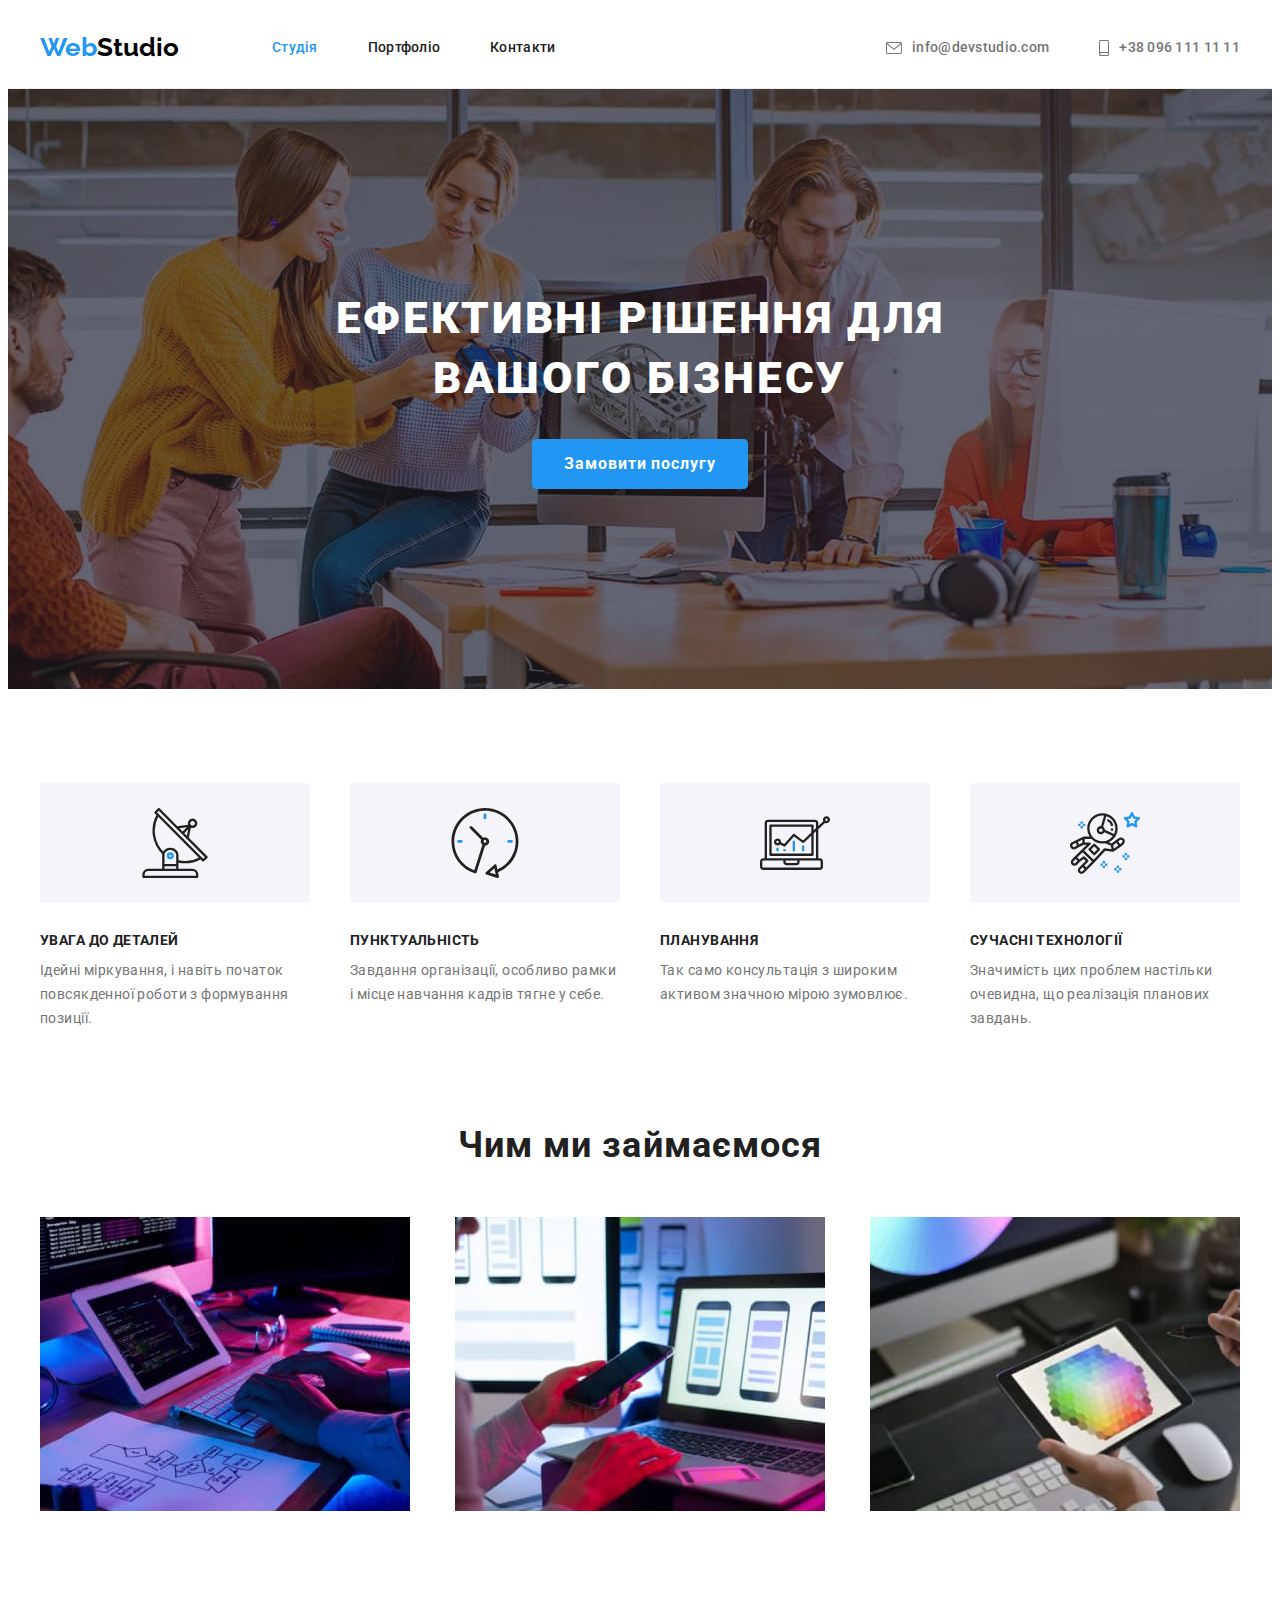
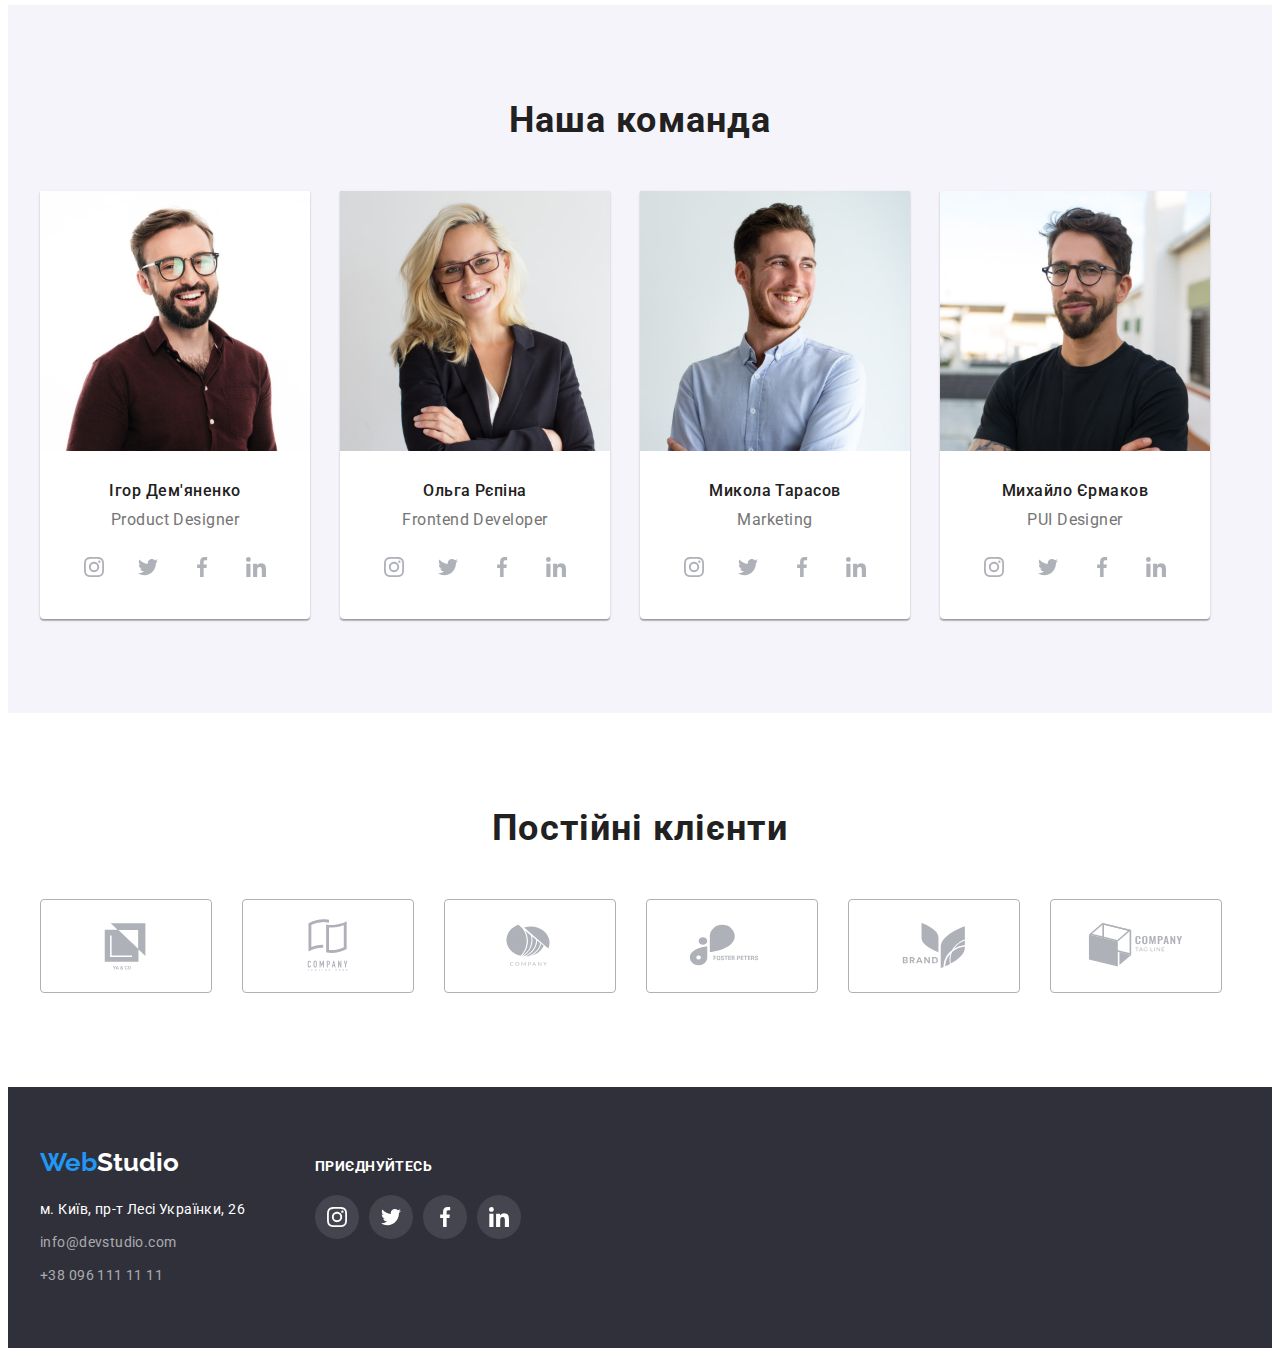
==== index.html @ 4397d6b5 "Initial commit" ====
<!DOCTYPE html>
<html lang="uk">
  <head>
    <meta charset="UTF-8" />
    <meta http-equiv="X-UA-Compatible" content="IE=edge" />
    <meta name="viewport" content="width=device-width, initial-scale=1.0" />
    <title>WebStudio</title>

    <!-- fonts -->
    <link rel="preconnect" href="https://fonts.googleapis.com" />
    <link rel="preconnect" href="https://fonts.gstatic.com" crossorigin />
    <link
      href="https://fonts.googleapis.com/css2?family=Raleway:wght@700&family=Roboto:wght@400;500;700;900&display=swap"
      rel="stylesheet"
    />

    <!-- normolize -->
    <link
      rel="stylesheet"
      href="https://cdnjs.cloudflare.com/ajax/libs/modern-normalize/1.1.0/modern-normalize.min.css"
      integrity="sha512-wpPYUAdjBVSE4KJnH1VR1HeZfpl1ub8YT/NKx4PuQ5NmX2tKuGu6U/JRp5y+Y8XG2tV+wKQpNHVUX03MfMFn9Q=="
      crossorigin="anonymous"
      referrerpolicy="no-referrer"
    />

    <!-- base styles -->
    <link rel="stylesheet" href="./css/styles.css" />
  </head>

  <body>
    <!--heder-->
    <header class="header">
      <div class="container">
        <nav class="header-nav">
          <a href="./index.html" class="logo" lang="en"> <span class="accent">Web</span>Studio</a>
          <ul class="site-nav">
            <li class="item"><a href="./index.html" class="link current">Студія</a></li>
            <li class="item"><a href="./portfolio.html" class="link">Портфоліо</a></li>
            <li class="item"><a href="./" class="link">Контакти</a></li>
          </ul>
        </nav>

        <ul class="contact-heder">
          <li class="item">
            <a href="mailto:info@devstudio.com" class="link header-contact">
              <svg class="header-icon" width="16" height="12">
                <use href="./images/icons.svg#icon-envelope"></use>
              </svg>
              info@devstudio.com</a
            >
          </li>
          <li class="item">
            <a href="tel:+380961111111" class="link header-contact">
              <svg class="header-icon" width="10" height="16">
                <use href="./images/icons.svg#icon-smartphone"></use>
              </svg>
              +38 096 111 11 11</a
            >
          </li>
        </ul>
      </div>
    </header>

    <main>
      <!--hero-->
      <section class="section hero">
        <div class="hero-content">
          <h1 class="hero-title">Ефективні рішення для вашого бізнесу</h1>
          <button type="button" class="hero-button">Замовити послугу</button>
        </div>
      </section>

      <!--section 1 Особливості-->
      <section class="section specifik">
        <div class="container">
          <h2 class="visually-hidden">Особливості</h2>
          <ul class="specifik-list">
            <li class="item">
              <div class="specifik-picture">
                <svg width="70" height="70">
                  <use href="./images/icons.svg#icon-antenna"></use>
                </svg>
              </div>
              <h3 class="specifik-title">УВАГА ДО ДЕТАЛЕЙ</h3>
              <p class="specifik-text">
                Ідейні міркування, і навіть початок повсякденної роботи з формування позиції.
              </p>
            </li>

            <li class="item">
              <div class="specifik-picture">
                <svg width="70" height="70">
                  <use href="./images/icons.svg#icon-clock"></use>
                </svg>
              </div>
              <h3 class="specifik-title">ПУНКТУАЛЬНІСТЬ</h3>
              <p class="specifik-text">
                Завдання організації, особливо рамки і місце навчання кадрів тягне у себе.
              </p>
            </li>

            <li class="item">
              <div class="specifik-picture">
                <svg width="70" height="70">
                  <use href="./images/icons.svg#icon-diagram"></use>
                </svg>
              </div>
              <h3 class="specifik-title">ПЛАНУВАННЯ</h3>
              <p class="specifik-text">
                Так само консультація з широким активом значною мірою зумовлює.
              </p>
            </li>

            <li class="item">
              <div class="specifik-picture">
                <svg width="70" height="70">
                  <use href="./images/icons.svg#icon-astronaut"></use>
                </svg>
              </div>
              <h3 class="specifik-title">СУЧАСНІ ТЕХНОЛОГІЇ</h3>
              <p class="specifik-text">
                Значимість цих проблем настільки очевидна, що реалізація планових завдань.
              </p>
            </li>
          </ul>
        </div>
      </section>

      <!--section 2 Про нас-->
      <section class="section">
        <div class="container">
          <h2 class="section-title">Чим ми займаємося</h2>
          <ul class="about">
            <li class="item">
              <img src="./images/studio/img1.jpg" alt="ноутбук" width="370" height="294" />
            </li>
            <li class="item">
              <img
                src="./images/studio/img2.jpg"
                alt="мобільний телефон"
                width="370"
                height="294"
              />
            </li>
            <li class="item">
              <img src="./images/studio/img3.jpg" alt="планщет" width="370" height="294" />
            </li>
          </ul>
        </div>
      </section>

      <!--section 3 Наша команда-->
      <section class="section our-team">
        <div class="container">
          <h2 class="section-title">Наша команда</h2>
          <ul class="team">
            <li class="item">
              <img
                src="./images/studio/img-stuf-1.jpg"
                alt="Ігор Дем'яненко"
                width="270"
                height="260"
              />

              <h3 class="team-name">Ігор Дем'яненко</h3>
              <p class="team-job" lang="en">Product Designer</p>

              <ul class="cocials">
                <li>
                  <a
                    class="cocials-link"
                    href="https://www.instagram.com/"
                    target="_blank"
                    rel="noopener noreferrer"
                    aria-label="іконка Інстаграм"
                  >
                    <svg class="cocials-icon" width="20" height="20">
                      <use href="./images/icons.svg#icon-instagram"></use>
                    </svg>
                  </a>
                </li>

                <li>
                  <a
                    class="cocials-link"
                    href="https://twitter.com/"
                    target="_blank"
                    rel="noopener noreferrer"
                    aria-label="іконка Твіттер"
                  >
                    <svg class="cocials-icon" width="20" height="20">
                      <use href="./images/icons.svg#icon-twitter"></use>
                    </svg>
                  </a>
                </li>

                <li>
                  <a
                    class="cocials-link"
                    href="https://www.facebook.com/"
                    target="_blank"
                    rel="noopener noreferrer"
                    aria-label="іконка Фейсбук"
                  >
                    <svg class="cocials-icon" width="20" height="20">
                      <use href="./images/icons.svg#icon-facebook"></use>
                    </svg>
                  </a>
                </li>

                <li>
                  <a
                    class="cocials-link"
                    href="https://www.linkedin.com/"
                    target="_blank"
                    rel="noopener noreferrer"
                    aria-label="іконка Лінкедін"
                  >
                    <svg class="cocials-icon" width="20" height="20">
                      <use href="./images/icons.svg#icon-linkedin"></use>
                    </svg>
                  </a>
                </li>
              </ul>
            </li>

            <li class="item">
              <img
                src="./images/studio/img-stuf-2.jpg"
                alt="Ольга Рєпіна"
                width="270"
                height="260"
              />

              <h3 class="team-name">Ольга Рєпіна</h3>
              <p class="team-job" lang="en">Frontend Developer</p>
              <ul class="cocials">
                <li>
                  <a
                    class="cocials-link"
                    href="https://www.instagram.com/"
                    target="_blank"
                    rel="noopener noreferrer"
                    aria-label="іконка Інстаграм"
                  >
                    <svg class="cocials-icon" width="20" height="20">
                      <use href="./images/icons.svg#icon-instagram"></use>
                    </svg>
                  </a>
                </li>

                <li>
                  <a
                    class="cocials-link"
                    href="https://twitter.com/"
                    target="_blank"
                    rel="noopener noreferrer"
                    aria-label="іконка Твіттер"
                  >
                    <svg class="cocials-icon" width="20" height="20">
                      <use href="./images/icons.svg#icon-twitter"></use>
                    </svg>
                  </a>
                </li>

                <li>
                  <a
                    class="cocials-link"
                    href="https://www.facebook.com/"
                    target="_blank"
                    rel="noopener noreferrer"
                    aria-label="іконка Фейсбук"
                  >
                    <svg class="cocials-icon" width="20" height="20">
                      <use href="./images/icons.svg#icon-facebook"></use>
                    </svg>
                  </a>
                </li>

                <li>
                  <a
                    class="cocials-link"
                    href="https://www.linkedin.com/"
                    target="_blank"
                    rel="noopener noreferrer"
                    aria-label="іконка Лінкедін"
                  >
                    <svg class="cocials-icon" width="20" height="20">
                      <use href="./images/icons.svg#icon-linkedin"></use>
                    </svg>
                  </a>
                </li>
              </ul>
            </li>

            <li class="item">
              <img
                src="./images/studio/img-stuf-3.jpg"
                alt="Микола Тарасов"
                width="270"
                height="260"
              />

              <h3 class="team-name">Микола Тарасов</h3>
              <p class="team-job" lang="en">Marketing</p>

              <ul class="cocials">
                <li>
                  <a
                    class="cocials-link"
                    href="https://www.instagram.com/"
                    target="_blank"
                    rel="noopener noreferrer"
                    aria-label="іконка Інстаграм"
                  >
                    <svg class="cocials-icon" width="20" height="20">
                      <use href="./images/icons.svg#icon-instagram"></use>
                    </svg>
                  </a>
                </li>

                <li>
                  <a
                    class="cocials-link"
                    href="https://twitter.com/"
                    target="_blank"
                    rel="noopener noreferrer"
                    aria-label="іконка Твіттер"
                  >
                    <svg class="cocials-icon" width="20" height="20">
                      <use href="./images/icons.svg#icon-twitter"></use>
                    </svg>
                  </a>
                </li>

                <li>
                  <a
                    class="cocials-link"
                    href="https://www.facebook.com/"
                    target="_blank"
                    rel="noopener noreferrer"
                    aria-label="іконка Фейсбук"
                  >
                    <svg class="cocials-icon" width="20" height="20">
                      <use href="./images/icons.svg#icon-facebook"></use>
                    </svg>
                  </a>
                </li>

                <li>
                  <a
                    class="cocials-link"
                    href="https://www.linkedin.com/"
                    target="_blank"
                    rel="noopener noreferrer"
                    aria-label="іконка Лінкедін"
                  >
                    <svg class="cocials-icon" width="20" height="20">
                      <use href="./images/icons.svg#icon-linkedin"></use>
                    </svg>
                  </a>
                </li>
              </ul>
            </li>

            <li class="item">
              <img
                src="./images/studio/img-stuf-4.jpg"
                alt="Михайло Єрмаков"
                width="270"
                height="260"
              />

              <h3 class="team-name">Михайло Єрмаков</h3>
              <p class="team-job" lang="en">PUI Designer</p>

              <ul class="cocials">
                <li>
                  <a
                    class="cocials-link"
                    href="https://www.instagram.com/"
                    target="_blank"
                    rel="noopener noreferrer"
                    aria-label="іконка Інстаграм"
                  >
                    <svg class="cocials-icon" width="20" height="20">
                      <use href="./images/icons.svg#icon-instagram"></use>
                    </svg>
                  </a>
                </li>

                <li>
                  <a
                    class="cocials-link"
                    href="https://twitter.com/"
                    target="_blank"
                    rel="noopener noreferrer"
                    aria-label="іконка Твіттер"
                  >
                    <svg class="cocials-icon" width="20" height="20">
                      <use href="./images/icons.svg#icon-twitter"></use>
                    </svg>
                  </a>
                </li>

                <li>
                  <a
                    class="cocials-link"
                    href="https://www.facebook.com/"
                    target="_blank"
                    rel="noopener noreferrer"
                    aria-label="іконка Фейсбук"
                  >
                    <svg class="cocials-icon" width="20" height="20">
                      <use href="./images/icons.svg#icon-facebook"></use>
                    </svg>
                  </a>
                </li>

                <li>
                  <a
                    class="cocials-link"
                    href="https://www.linkedin.com/"
                    target="_blank"
                    rel="noopener noreferrer"
                    aria-label="іконка Лінкедін"
                  >
                    <svg class="cocials-icon" width="20" height="20">
                      <use href="./images/icons.svg#icon-linkedin"></use>
                    </svg>
                  </a>
                </li>
              </ul>
            </li>
          </ul>
        </div>
      </section>

      <!-- our clients -->
      <section class="section clients">
        <div class="container">
          <h2 class="section-title">Постійні клієнти</h2>

          <ul class="clients-logo">
            <li class="item">
              <a
                class="clients-link"
                href=""
                target="_blank"
                rel="noopener noreferrer"
                aria-label="іконка Клієнта 1"
              >
                <svg class="icon-client" width="106" height="60">
                  <use href="./images/icons.svg#icon-client1"></use>
                </svg>
              </a>
            </li>
            <li class="item">
              <a
                class="clients-link"
                href=""
                target="_blank"
                rel="noopener noreferrer"
                aria-label="іконка Клієнта 2"
              >
                <svg class="icon-client" width="106" height="60">
                  <use href="./images/icons.svg#icon-client2"></use>
                </svg>
              </a>
            </li>

            <li class="item">
              <a
                class="clients-link"
                href=""
                target="_blank"
                rel="noopener noreferrer"
                aria-label="іконка Клієнта 3"
              >
                <svg class="icon-client" width="106" height="60">
                  <use href="./images/icons.svg#icon-client3"></use>
                </svg>
              </a>
            </li>
            <li class="item">
              <a
                class="clients-link"
                href=""
                target="_blank"
                rel="noopener noreferrer"
                aria-label="іконка Клієнта 4"
              >
                <svg class="icon-client" width="106" height="60">
                  <use href="./images/icons.svg#icon-client4"></use>
                </svg>
              </a>
            </li>
            <li class="item">
              <a
                class="clients-link"
                href=""
                target="_blank"
                rel="noopener noreferrer"
                aria-label="іконка Клієнта 5"
              >
                <svg class="icon-client" width="106" height="60">
                  <use href="./images/icons.svg#icon-client5"></use>
                </svg>
              </a>
            </li>
            <li class="item">
              <a
                class="clients-link"
                href=""
                target="_blank"
                rel="noopener noreferrer"
                aria-label="іконка Клієнта 6"
              >
                <svg class="icon-client" width="106" height="60">
                  <use href="./images/icons.svg#icon-client6"></use>
                </svg>
              </a>
            </li>
          </ul>
        </div>
      </section>
    </main>

    <!--footer-->
    <footer class="footer">
      <div class="container footer-items">
        <div class="address-items">
          <a href="./index.html" class="logo" lang="en"> <span class="accent">Web</span>Studio</a>
          <address>
            <ul class="address-footer">
              <li><a href="" class="sity">м. Київ, пр-т Лесі Українки, 26</a></li>
              <li>
                <a href="mailto:info@devstudio.com" class="mail-tel">info@devstudio.com</a>
              </li>
              <li><a href="tel:+380961111111" class="mail-tel">+38 096 111 11 11</a></li>
            </ul>
          </address>
        </div>
        <div class="cocials-footer">
          <p class="cocials-invyte">приєднуйтесь</p>
          <ul class="cocials">
            <li>
              <a
                class="cocials-link"
                href="https://www.instagram.com/"
                target="_blank"
                rel="noopener noreferrer"
                aria-label="іконка Інстаграм"
              >
                <svg class="cocials-icon" width="20" height="20">
                  <use href="./images/icons.svg#icon-instagram"></use>
                </svg>
              </a>
            </li>

            <li>
              <a
                class="cocials-link"
                href="https://twitter.com/"
                target="_blank"
                rel="noopener noreferrer"
                aria-label="іконка Твіттер"
              >
                <svg class="cocials-icon" width="20" height="20">
                  <use href="./images/icons.svg#icon-twitter"></use>
                </svg>
              </a>
            </li>

            <li>
              <a
                class="cocials-link"
                href="https://www.facebook.com/"
                target="_blank"
                rel="noopener noreferrer"
                aria-label="іконка Фейсбук"
              >
                <svg class="cocials-icon" width="20" height="20">
                  <use href="./images/icons.svg#icon-facebook"></use>
                </svg>
              </a>
            </li>

            <li>
              <a
                class="cocials-link"
                href="https://www.linkedin.com/"
                target="_blank"
                rel="noopener noreferrer"
                aria-label="іконка Лінкедін"
              >
                <svg class="cocials-icon" width="20" height="20">
                  <use href="./images/icons.svg#icon-linkedin"></use>
                </svg>
              </a>
            </li>
          </ul>
        </div>
      </div>
    </footer>
  </body>
</html>
---- css/styles.css ----
:root {
  --primary-text-color: #212121;
  --paragraf-text-color: #757575;
  --accent-color: #2196f3;
  --contrast-color: #ffffff;
  --background-color-main: #ffffff;
  --logo-color-header: #000000;
  --background-color-black: #2f303a;
  --background-color-gray: #f5f4fa;
  --border-card-project: 1px solid #eeeeee;
  --icon-color: #afb1b8;
}

/* ЗАГАЛЬНІ */

body {
  background-color: var(--contrast-color);
  color: var(--primary-text-color);
  font-family: 'Roboto', sans-serif;
  font-size: 14px;
}

/* РЕСЕТИ */
/* скидання стилів */
h1,
h2,
h3,
h4,
h5,
h6,
p {
  margin: 0;
}

/* усі списки */
ul {
  list-style: none;
  margin: 0;
  padding: 0;
}

/* усі посилання */
a {
  color: currentColor;
  text-decoration: none;
}

/* усі абзаци */
p {
  color: var(--paragraf-text-color);
}

/* усі картинки */
img {
  display: block;
  max-width: 100%;
  height: auto;
}

/* КОМПОНЕНТИ */

/* контейнер */
.container {
  width: 1200px;
  padding-left: 15px;
  padding-right: 15px;
  margin-left: auto;
  margin-right: auto;
}

/* усі секції */
.section {
  padding-top: 94px;
  padding-bottom: 94px;
}

/* заголовки секцій */
.section-title {
  font-size: 36px;
  line-height: 1.17;
  text-align: center;
  letter-spacing: 0.03em;

  margin-bottom: 50px;
}

/* прихований контент */
.visually-hidden {
  position: absolute;
  width: 1px;
  height: 1px;
  margin: -1px;
  border: 0;
  padding: 0;

  white-space: nowrap;
  clip-path: inset(100%);
  clip: rect(0 0 0 0);
  overflow: hidden;
}

/* ОКРЕМІ */

/* ХЕДЕР */

.header {
  border-bottom: 1px solid #ececec;
}
.header .container {
  display: flex;
  align-items: center;
}
.header-nav {
  display: flex;
  align-items: center;
}

/* лого */
.logo {
  display: block;
  margin-right: 93px;

  color: var(--logo-color-header);
  font-family: 'Raleway', sans-serif;
  font-weight: 700;
  font-size: 26px;
  line-height: 1.2;
  text-decoration: none;
}

.accent {
  color: var(--accent-color);
}

.logo:hover,
.logo:focus {
  color: var(--accent-color);
}

/* навігація хедер*/
.site-nav .link:hover,
.site-nav .link:focus,
.contact-heder .link:hover,
.contact-heder .link:focus {
  color: var(--accent-color);
}

.site-nav .link {
  display: block;
  padding-top: 32px;
  padding-bottom: 32px;

  font-weight: 500;
  line-height: 1.14;
  letter-spacing: 0.02em;
}

.site-nav {
  display: flex;
  gap: 50px;
}

/* активна сторінка */
.current {
  color: var(--accent-color);
}

/* контакти хедер */
.contact-heder {
  display: flex;
  margin-left: auto;

  color: var(--paragraf-text-color);
}

.contact-heder .link {
  display: flex;
  padding-top: 32px;
  padding-bottom: 32px;

  font-weight: 500;
  line-height: 1.14;
  letter-spacing: 0.02em;
}

.contact-heder .item + .item {
  margin-left: 50px;
}

.header-icon {
  fill: currentColor;
}

.header-contact {
  display: flex;
  align-items: center;
  gap: 10px;
}

/* герой */

.hero {
  padding-top: 200px;
  padding-bottom: 200px;
  max-width: 1600px;
  max-height: 600px;
  margin-right: auto;
  margin-left: auto;

  text-align: center;

  background-color: #c4c4c4;
  background-image: linear-gradient(to right, rgba(47, 48, 58, 0.4), rgba(47, 48, 58, 0.4)),
    url(../images/studio/background-hero.jpg);

  background-position: center;
  background-size: cover;
  background-repeat: no-repeat;
}

.hero-content {
  width: 696px;
  margin-left: auto;
  margin-right: auto;
}

.hero-title {
  color: var(--contrast-color);
  font-weight: 900;
  font-size: 44px;
  line-height: 1.36;
  letter-spacing: 0.06em;
  text-transform: uppercase;

  margin-bottom: 30px;
}

.hero-button {
  padding: 9px 31px;
  border-radius: 4px;
  border: 1px solid var(--accent-color);

  color: var(--contrast-color);
  background-color: var(--accent-color);
  font-family: inherit;
  font-weight: 700;
  font-size: 16px;
  line-height: 1.9;
  letter-spacing: 0.06em;

  cursor: pointer;
}

.hero .hero-button:hover,
.hero .hero-button:focus {
  color: var(--accent-color);
  background-color: var(--contrast-color);
  border: 1px solid var(--contrast-color);
}

/* СЕКЦІЇ */

/* особливості */
.specifik {
  padding-bottom: 0;
}

.specifik-list {
  display: flex;
  justify-content: space-between;
}

.specifik-list > .item {
  width: 270px;
}

.specifik-picture {
  display: flex;
  margin-bottom: 30px;
  width: 270px;
  height: 120px;
  align-items: center;
  justify-content: center;

  background-color: var(--background-color-gray);
  border-radius: 4px;
}

.specifik-title {
  font-size: 14px;
  line-height: 1.14;
  letter-spacing: 0.03em;
  text-transform: uppercase;

  margin-bottom: 10px;
}

.specifik-text {
  line-height: 1.7;
  letter-spacing: 0.03em;
}

/* про нас */
.about {
  display: flex;
  justify-content: space-between;
}

.section-title > .item {
  gap: 30px;
}

/* наша команда */
.our-team {
  background-color: var(--background-color-gray);
  margin-left: auto;
  margin-right: auto;
}

.team-name {
  font-weight: 500;
  font-size: 16px;
  line-height: 1.2;
  text-align: center;
  letter-spacing: 0.03em;

  margin-top: 30px;
  margin-bottom: 10px;
}
.team-job {
  font-size: 16px;
  line-height: 1.2;
  text-align: center;
  letter-spacing: 0.03em;
  margin-bottom: 16px;
}

.team {
  display: flex;
  gap: 30px;
}

.team > .item {
  padding-bottom: 30px;
  background-color: var(--background-color-main);
  box-shadow: 0px 1px 3px rgba(0, 0, 0, 0.12), 0px 1px 1px rgba(0, 0, 0, 0.14),
    0px 2px 1px rgba(0, 0, 0, 0.2);
  border-radius: 0px 0px 4px 4px;
}

/* соціальні мережі */
.cocials {
  display: flex;
  justify-content: center;
  align-items: center;
  gap: 10px;
}

.cocials-link {
  display: flex;
  justify-content: center;
  align-items: center;
  width: 44px;
  height: 44px;
  border-radius: 50%;
  background-color: var(--background-color-main);
  color: var(--icon-color);
}

.cocials-icon {
  fill: currentColor;
}

.cocials-link:hover,
.cocials-link:focus {
  color: var(--contrast-color);
  background-color: var(--accent-color);
}

/* постійні клієнти */

.clients-logo {
  display: flex;
  gap: 30px;
  align-items: center;
}

.clients-link {
  display: flex;
  justify-content: center;
  align-items: center;

  border: 1px solid var(--icon-color);
  border-radius: 4px;
  width: 170px;
  height: 92px;

  background-color: var(--background-color-main);
  color: var(--icon-color);
}

.icon-client {
  fill: currentColor;
}

.clients-link:hover,
.clients-link:focus {
  color: var(--accent-color);
  border: 1px solid var(--accent-color);
}

/* ФУТЕР */

/* загальні для футера */
.footer {
  padding-top: 60px;
  padding-bottom: 60px;

  background-color: var(--background-color-black);
}

.footer-items {
  display: flex;
  align-items: baseline;
  gap: 70px;
}

/* адреса футер */
.address-items {
  display: flex;
  flex-direction: column;
  row-gap: 20px;
}

/* лого футер */
footer .logo {
  display: block;
  margin-right: 0;

  color: var(--contrast-color);
}

/* контакти футер */
.address-footer {
  display: flex;
  flex-direction: column;
  gap: 9px;

  font-style: normal;
}

.sity {
  display: inline-block;

  color: var(--contrast-color);
  line-height: 1.7;
  letter-spacing: 0.03em;
}

.mail-tel {
  display: inline-block;

  color: rgba(255, 255, 255, 0.6);
  line-height: 1.7;
  letter-spacing: 0.03em;
}

.mail-tel:hover,
.mail-tel:focus {
  color: var(--accent-color);
  background-color: inherit;
}

/* соціальні мережі футер */
.cocials-footer {
  display: flex;
  flex-direction: column;
  row-gap: 20px;
}

.cocials-invyte {
  display: block;
}

.cocials-footer > p {
  font-weight: 700;
  line-height: 1.14;
  letter-spacing: 0.03em;
  text-transform: uppercase;

  color: var(--contrast-color);
}

.cocials-footer .cocials {
  display: flex;
  justify-content: flex-start;

  gap: 10px;
}

.cocials-footer .cocials-link {
  display: flex;
  justify-content: center;
  align-items: center;
  width: 44px;
  height: 44px;
  border-radius: 50%;
  background-color: rgba(255, 255, 255, 0.1);

  color: var(--contrast-color);
}

.cocials-link:hover,
.cocials-link:focus {
  background-color: var(--accent-color);
}

/* ПОРТФОЛІО */

/* портфоліо кнопки */
.portfolio {
  display: flex;
  justify-content: center;
  margin-bottom: 50px;
  gap: 8px;
}

.portfolio-button {
  padding: 5px 21px;
  border-radius: 4px;
  border: none;

  font-family: inherit;
  font-weight: 500;
  font-size: 16px;
  line-height: 1.6;
  letter-spacing: 0.03em;
  background-color: var(--background-color-gray);

  cursor: pointer;
}

.portfolio-button:hover,
.portfolio-button:focus {
  color: var(--contrast-color);
  background-color: var(--accent-color);

  box-shadow: 0px 3px 1px rgba(0, 0, 0, 0.1), 0px 1px 2px rgba(0, 0, 0, 0.08),
    0px 2px 2px rgba(0, 0, 0, 0.12);
}

/* портфоліо зразки */
.project {
  display: flex;
  flex-wrap: wrap;
  gap: 30px;
}

.project-link {
  display: block;
  width: 370px;
  border: var(--border-card-project);
}

.project-link:focus,
.project-link:hover {
  box-shadow: 0px 1px 1px rgba(0, 0, 0, 0.12), 0px 4px 4px rgba(0, 0, 0, 0.06),
    1px 4px 6px rgba(0, 0, 0, 0.16);
}

.project-description {
  padding: 20px 24px;
}

.project .name {
  margin-bottom: 4px;

  font-size: 18px;
  line-height: 2;
  letter-spacing: 0.06em;
}

.project .type {
  font-size: 16px;
  line-height: 1.88;
  letter-spacing: 0.03em;
}
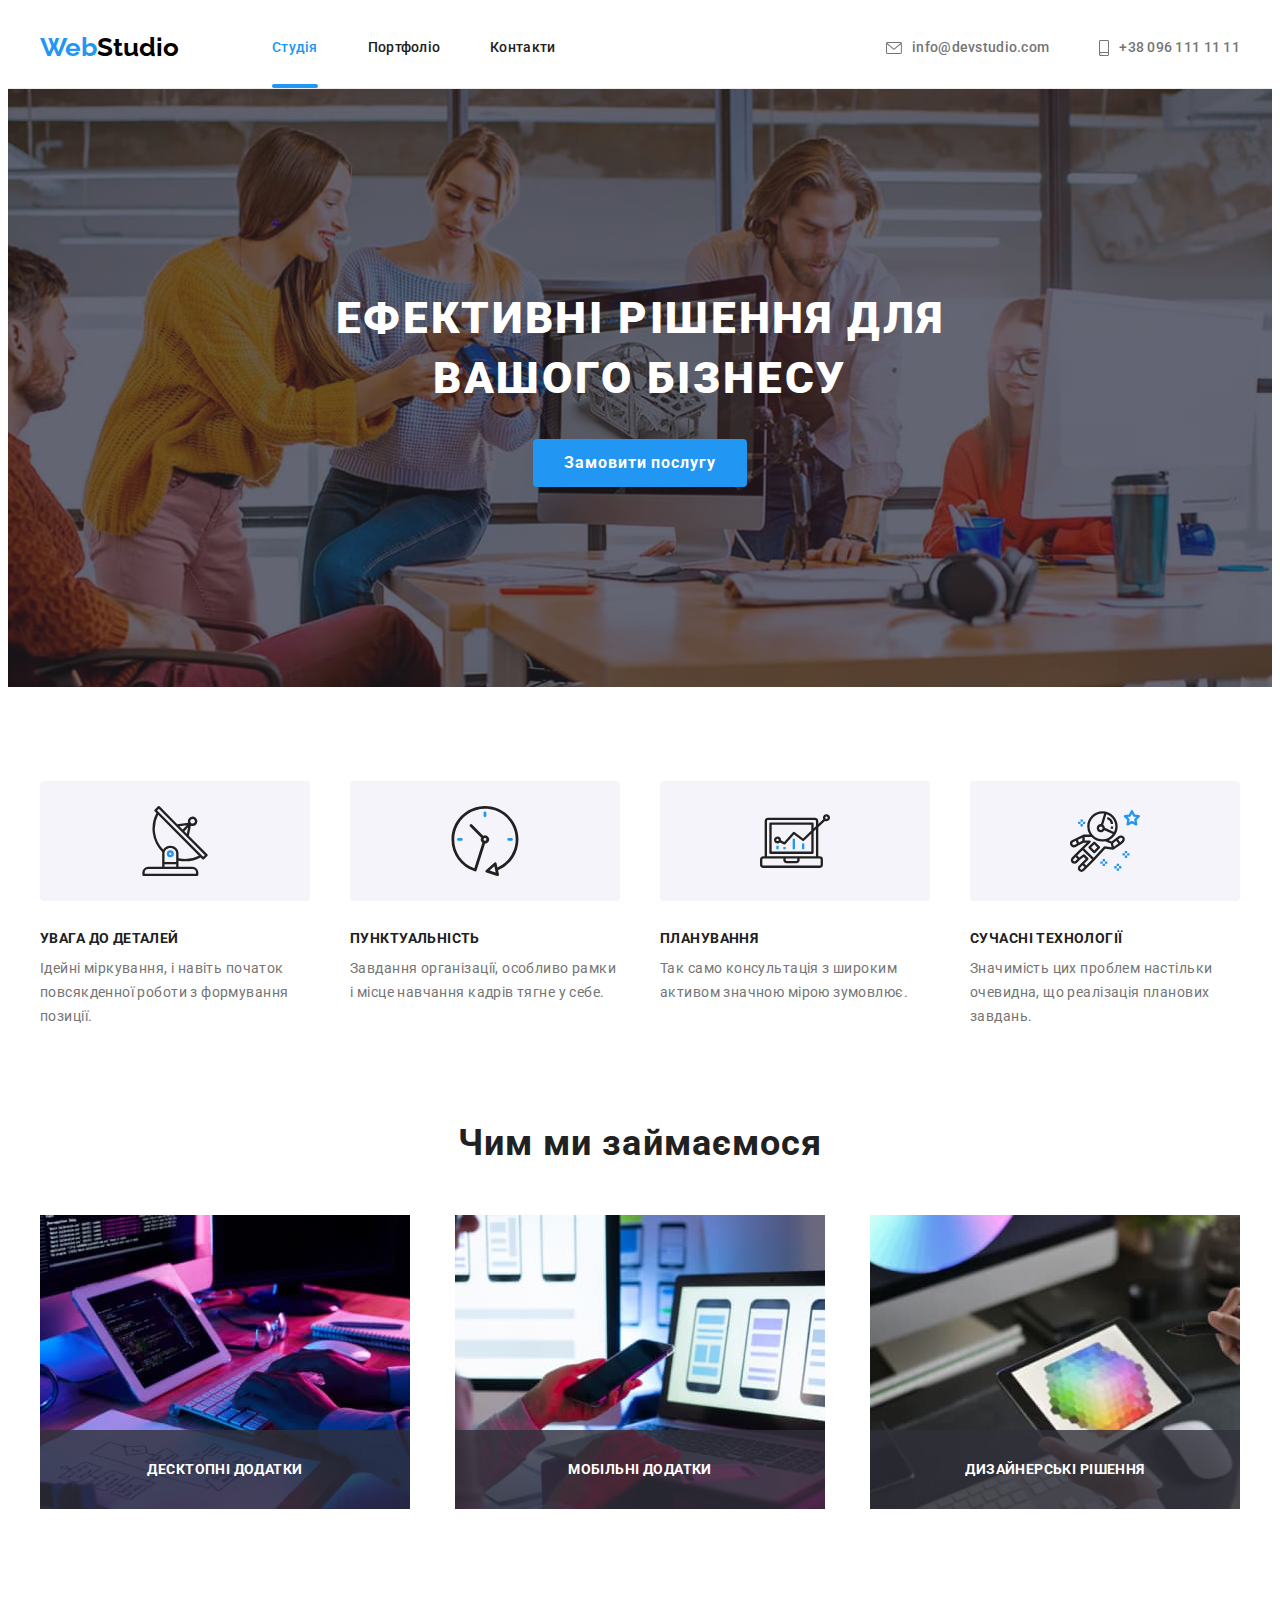
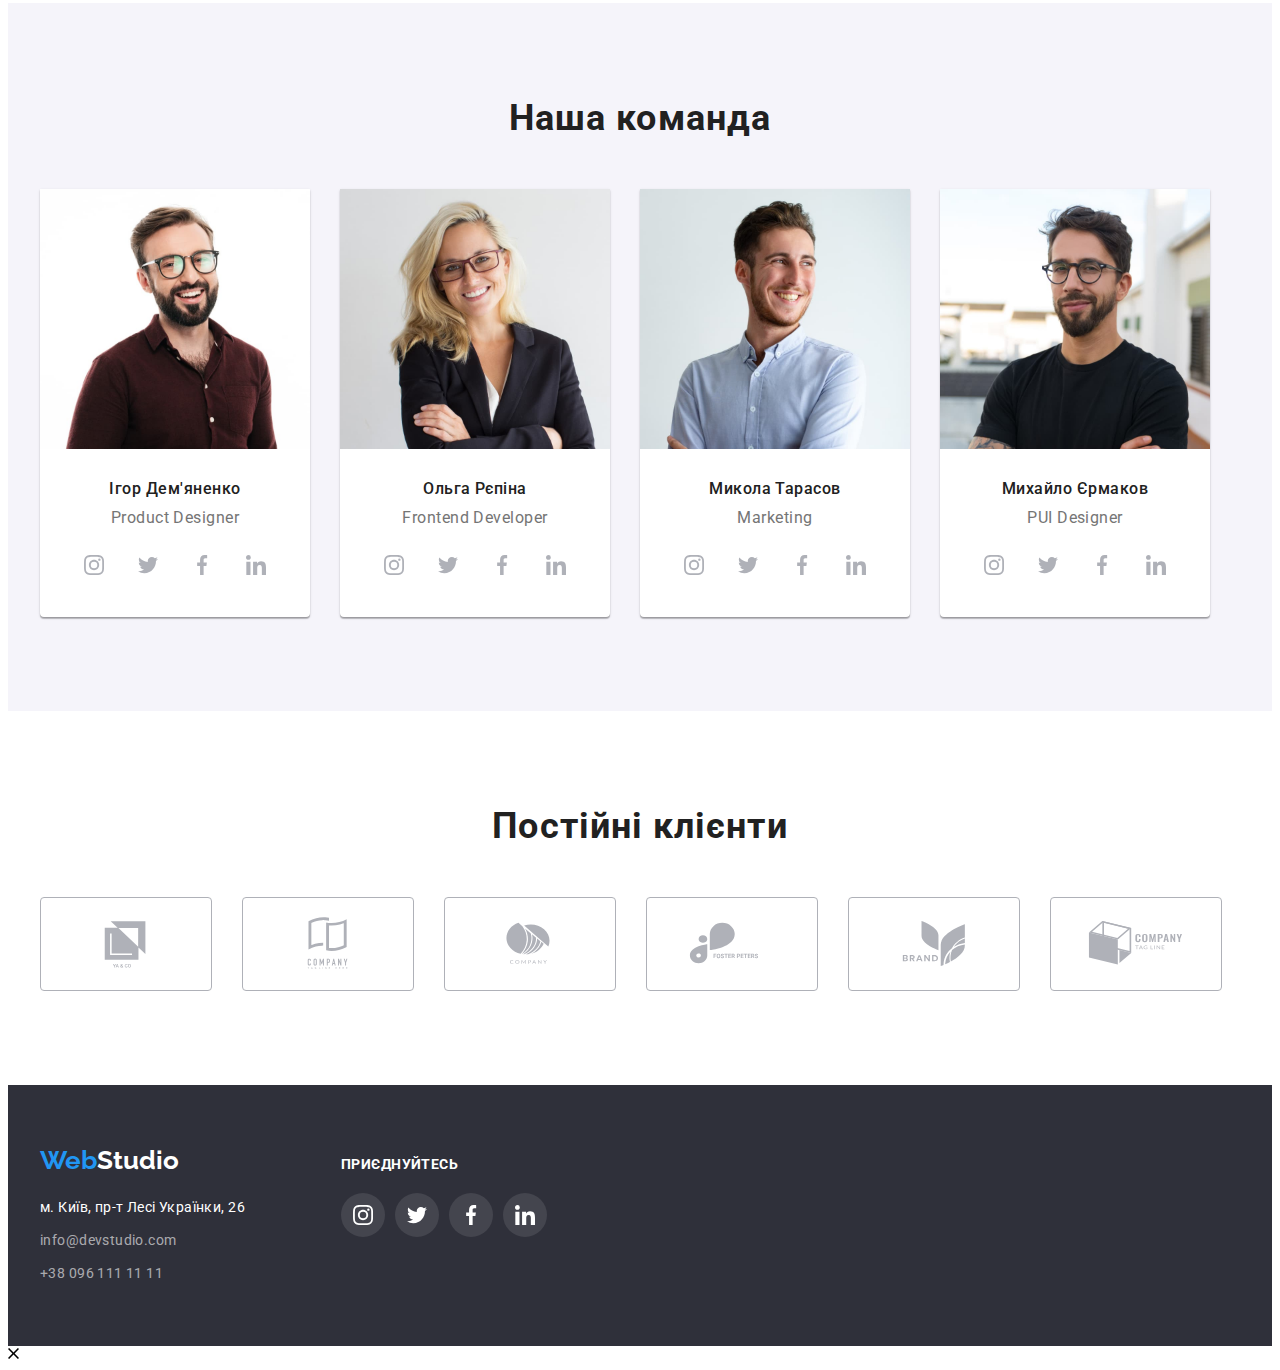
==== commit 6d697aa2: "ДЗ к сдаче" ====
--- a/index.html
+++ b/index.html
@@ -34,9 +34,9 @@
         <nav class="header-nav">
           <a href="./index.html" class="logo" lang="en"> <span class="accent">Web</span>Studio</a>
           <ul class="site-nav">
-            <li class="item"><a href="./index.html" class="link current">Студія</a></li>
-            <li class="item"><a href="./portfolio.html" class="link">Портфоліо</a></li>
-            <li class="item"><a href="./" class="link">Контакти</a></li>
+            <li class="item"><a href="./index.html" class="link-nav current">Студія</a></li>
+            <li class="item"><a href="./portfolio.html" class="link-nav">Портфоліо</a></li>
+            <li class="item"><a href="./" class="link-nav">Контакти</a></li>
           </ul>
         </nav>
 
@@ -66,7 +66,7 @@
       <section class="section hero">
         <div class="hero-content">
           <h1 class="hero-title">Ефективні рішення для вашого бізнесу</h1>
-          <button type="button" class="hero-button">Замовити послугу</button>
+          <button type="button" class="hero-button" data-modal-open>Замовити послугу</button>
         </div>
       </section>
 
@@ -130,20 +130,48 @@
       <section class="section">
         <div class="container">
           <h2 class="section-title">Чим ми займаємося</h2>
+
           <ul class="about">
             <li class="item">
-              <img src="./images/studio/img1.jpg" alt="ноутбук" width="370" height="294" />
-            </li>
-            <li class="item">
-              <img
-                src="./images/studio/img2.jpg"
-                alt="мобільний телефон"
-                width="370"
-                height="294"
-              />
-            </li>
-            <li class="item">
-              <img src="./images/studio/img3.jpg" alt="планщет" width="370" height="294" />
+              <div class="about-foto">
+                <img
+                  src="./images/studio/img1.jpg"
+                  alt="Десктопні додатки"
+                  width="370"
+                  height="294"
+                />
+                <div class="about-foto-shadow">
+                  <p>Десктопні додатки</p>
+                </div>
+              </div>
+            </li>
+
+            <li class="item">
+              <div class="about-foto">
+                <img
+                  src="./images/studio/img2.jpg"
+                  alt="мМобільні додатки"
+                  width="370"
+                  height="294"
+                />
+                <div class="about-foto-shadow">
+                  <p>Мобільні додатки</p>
+                </div>
+              </div>
+            </li>
+
+            <li class="item">
+              <div class="about-foto">
+                <img
+                  src="./images/studio/img3.jpg"
+                  alt="Дизайнерські рішення"
+                  width="370"
+                  height="294"
+                />
+                <div class="about-foto-shadow">
+                  <p>Дизайнерські рішення</p>
+                </div>
+              </div>
             </li>
           </ul>
         </div>
@@ -603,5 +631,25 @@
         </div>
       </div>
     </footer>
+
+    <!-- модальне вікно -->
+    <div class="backdrop is-hidden" data-modal>
+      <div class="modal">
+        <button class="modal-btn" data-modal-close>
+          <svg width="18" height="18">
+            <use href="./images/icons.svg#icon-close-black-button"></use>
+          </svg>
+        </button>
+      </div>
+    </div>
+
+    <script src="./js/modal.js"></script>
   </body>
 </html>
+
+<svg width="11" height="11" viewBox="0 0 11 11" fill="none" xmlns="http://www.w3.org/2000/svg">
+  <path
+    d="M11 1.10786L9.89214 0L5.5 4.39214L1.10786 0L0 1.10786L4.39214 5.5L0 9.89214L1.10786 11L5.5 6.60786L9.89214 11L11 9.89214L6.60786 5.5L11 1.10786Z"
+    fill="black"
+  />
+</svg>
--- a/css/styles.css
+++ b/css/styles.css
@@ -9,6 +9,8 @@
   --background-color-gray: #f5f4fa;
   --border-card-project: 1px solid #eeeeee;
   --icon-color: #afb1b8;
+  --duration: 250ms;
+  --timing-function: cubic-bezier(0.4, 0, 0.2, 1);
 }
 
 /* ЗАГАЛЬНІ */
@@ -106,10 +108,12 @@
 .header {
   border-bottom: 1px solid #ececec;
 }
+
 .header .container {
   display: flex;
   align-items: center;
 }
+
 .header-nav {
   display: flex;
   align-items: center;
@@ -126,6 +130,8 @@
   font-size: 26px;
   line-height: 1.2;
   text-decoration: none;
+
+  transition: color var(--duration) var(--timing-function);
 }
 
 .accent {
@@ -138,26 +144,53 @@
 }
 
 /* навігація хедер*/
-.site-nav .link:hover,
-.site-nav .link:focus,
+.site-nav {
+  display: flex;
+  gap: 50px;
+}
+
+.link-nav {
+  position: relative;
+
+  display: inline-block;
+  padding-top: 32px;
+  padding-bottom: 32px;
+
+  font-weight: 500;
+  line-height: 1.14;
+  letter-spacing: 0.02em;
+
+  transition-property: color;
+  transition-duration: var(--duration);
+  transition-timing-function: var(--timing-function);
+}
+
+.link-nav:hover,
+.link-nav:focus,
 .contact-heder .link:hover,
 .contact-heder .link:focus {
   color: var(--accent-color);
 }
 
-.site-nav .link {
+.link-nav:hover::after,
+.link-nav:focus::after {
+  content: '';
   display: block;
-  padding-top: 32px;
-  padding-bottom: 32px;
-
-  font-weight: 500;
-  line-height: 1.14;
-  letter-spacing: 0.02em;
-}
-
-.site-nav {
-  display: flex;
-  gap: 50px;
+
+  position: absolute;
+  bottom: 0;
+
+  width: 100%;
+  height: 4px;
+  border-radius: 2px;
+  background-color: var(--accent-color);
+}
+
+/* занятие */
+.link-nav::after {
+  content: '';
+  display: block;
+  transition: background-color var(--duration) var(--timing-function);
 }
 
 /* активна сторінка */
@@ -165,12 +198,28 @@
   color: var(--accent-color);
 }
 
+.link-nav.current::after {
+  position: absolute;
+  bottom: 0;
+
+  content: '';
+  display: block;
+
+  width: 100%;
+  height: 4px;
+  border-radius: 2px;
+
+  background-color: var(--accent-color);
+}
+
 /* контакти хедер */
 .contact-heder {
   display: flex;
   margin-left: auto;
 
   color: var(--paragraf-text-color);
+
+  transition: color var(--duration) var(--timing-function);
 }
 
 .contact-heder .link {
@@ -238,7 +287,7 @@
 .hero-button {
   padding: 9px 31px;
   border-radius: 4px;
-  border: 1px solid var(--accent-color);
+  border: none;
 
   color: var(--contrast-color);
   background-color: var(--accent-color);
@@ -249,13 +298,16 @@
   letter-spacing: 0.06em;
 
   cursor: pointer;
-}
-
-.hero .hero-button:hover,
-.hero .hero-button:focus {
+
+  transition-property: color, background-color;
+  transition-duration: var(--duration);
+  transition-timing-function: var(--timing-function);
+}
+
+.hero-button:hover,
+.hero-button:focus {
   color: var(--accent-color);
   background-color: var(--contrast-color);
-  border: 1px solid var(--contrast-color);
 }
 
 /* СЕКЦІЇ */
@@ -308,6 +360,31 @@
 
 .section-title > .item {
   gap: 30px;
+}
+.about-foto {
+  position: relative;
+}
+
+.about-foto-shadow {
+  position: absolute;
+  bottom: 0;
+  left: 0;
+
+  display: flex;
+  align-items: center;
+  justify-content: center;
+  width: 100%;
+  height: 79px;
+  background-color: rgba(47, 48, 58, 0.8);
+}
+
+.about-foto-shadow > p {
+  font-weight: 700;
+  line-height: 1.2;
+  letter-spacing: 0.03em;
+  text-transform: uppercase;
+
+  color: var(--contrast-color);
 }
 
 /* наша команда */
@@ -365,6 +442,10 @@
   border-radius: 50%;
   background-color: var(--background-color-main);
   color: var(--icon-color);
+
+  transition-property: color, background-color;
+  transition-duration: var(--duration);
+  transition-timing-function: var(--timing-function);
 }
 
 .cocials-icon {
@@ -397,6 +478,10 @@
 
   background-color: var(--background-color-main);
   color: var(--icon-color);
+
+  transition-property: color, border;
+  transition-duration: var(--duration);
+  transition-timing-function: var(--timing-function);
 }
 
 .icon-client {
@@ -422,7 +507,6 @@
 .footer-items {
   display: flex;
   align-items: baseline;
-  gap: 70px;
 }
 
 /* адреса футер */
@@ -430,6 +514,8 @@
   display: flex;
   flex-direction: column;
   row-gap: 20px;
+  min-width: 231px;
+  margin-right: 70px;
 }
 
 /* лого футер */
@@ -463,6 +549,10 @@
   color: rgba(255, 255, 255, 0.6);
   line-height: 1.7;
   letter-spacing: 0.03em;
+
+  transition-property: color, background-color;
+  transition-duration: var(--duration);
+  transition-timing-function: var(--timing-function);
 }
 
 .mail-tel:hover,
@@ -515,6 +605,83 @@
   background-color: var(--accent-color);
 }
 
+/* модальне вікно */
+.backdrop {
+  position: fixed;
+  top: 0;
+  left: 0;
+
+  width: 100%;
+  height: 100%;
+
+  background-color: rgba(0, 0, 0, 0.2);
+
+  transition-property: opacity, visibility;
+  transition-duration: var(--duration);
+  transition-timing-function: var(--timing-function);
+}
+
+.backdrop.is-hidden {
+  opacity: 0;
+  visibility: hidden;
+  pointer-events: none;
+}
+
+.modal {
+  position: absolute;
+  top: 50%;
+  left: 50%;
+
+  transform: translate(-50%, -50%) scale(1);
+  width: 528px;
+  height: 581px;
+  /* width: 300px;
+  height: 300px; */
+
+  background-color: var(--background-color-main);
+  box-shadow: 0px 1px 3px rgba(0, 0, 0, 0.12), 0px 1px 1px rgba(0, 0, 0, 0.14),
+    0px 2px 1px rgba(0, 0, 0, 0.2);
+  border-radius: 4px;
+
+  transition-property: opacity, transform, scale;
+  transition-duration: var(--duration);
+  transition-timing-function: var(--timing-function);
+}
+
+/* модальне вікно по Ярославу */
+/* .backdrop.is-hidden .modal {
+  opacity: 0;
+  transform: translate(-50%, -70%);
+} */
+
+/* модальне вікно по Олександру */
+.backdrop.is-hidden .modal {
+  opacity: 0;
+  transform: translate(-50%, -50%) scale(1.2);
+}
+
+.modal-btn {
+  position: absolute;
+
+  top: 8px;
+  right: 8px;
+
+  width: 30px;
+  height: 30px;
+
+  padding: 0;
+
+  background-color: var(--background-color-main);
+  border: 1px solid rgba(0, 0, 0, 0.1);
+  border-radius: 50%;
+
+  display: inline-flex;
+  justify-content: center;
+  align-items: center;
+
+  cursor: pointer;
+}
+
 /* ПОРТФОЛІО */
 
 /* портфоліо кнопки */
@@ -538,6 +705,10 @@
   background-color: var(--background-color-gray);
 
   cursor: pointer;
+
+  transition-property: color, background-color, box-shadow;
+  transition-duration: var(--duration);
+  transition-timing-function: var(--timing-function);
 }
 
 .portfolio-button:hover,
@@ -560,6 +731,10 @@
   display: block;
   width: 370px;
   border: var(--border-card-project);
+
+  transition-property: box-shadow;
+  transition-duration: var(--duration);
+  transition-timing-function: var(--timing-function);
 }
 
 .project-link:focus,
@@ -568,6 +743,11 @@
     1px 4px 6px rgba(0, 0, 0, 0.16);
 }
 
+.project-link:focus .overlay,
+.project-link:hover .overlay {
+  transform: translateY(0);
+}
+
 .project-description {
   padding: 20px 24px;
 }
@@ -585,3 +765,38 @@
   line-height: 1.88;
   letter-spacing: 0.03em;
 }
+
+.project-thumb {
+  position: relative;
+  overflow: hidden;
+}
+
+.overlay {
+  position: absolute;
+
+  transform: translateY(100%);
+
+  width: 100%;
+  height: 100%;
+  top: 0;
+  left: 0;
+
+  padding: 63px 24px;
+  display: flex;
+  align-items: center;
+  /* text-align: center; */
+  background-color: rgba(33, 150, 243, 0.9);
+
+  transition-property: transform;
+  transition-duration: var(--duration);
+  transition-timing-function: var(--timing-function);
+}
+
+.overlay-text {
+  font-weight: 400;
+  font-size: 18px;
+  line-height: 1.56;
+  letter-spacing: 0.03em;
+
+  color: var(--contrast-color);
+}
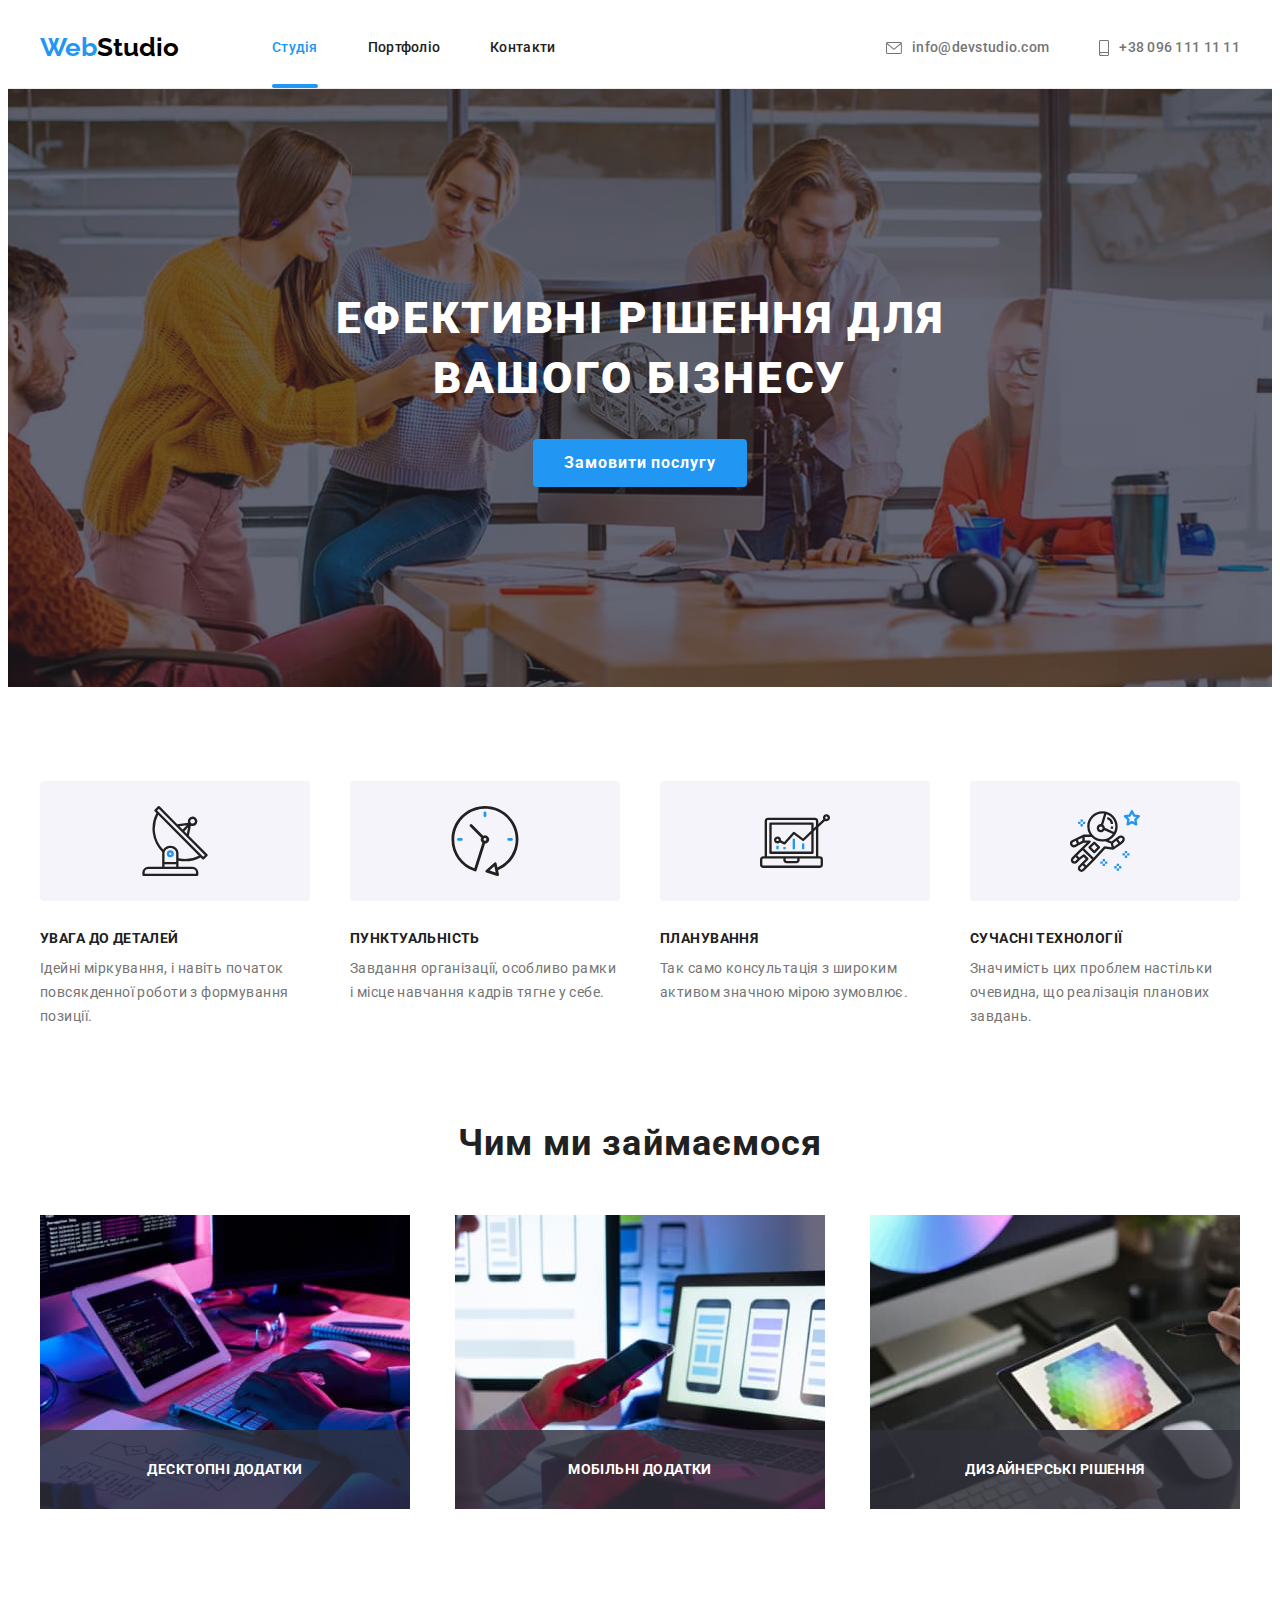
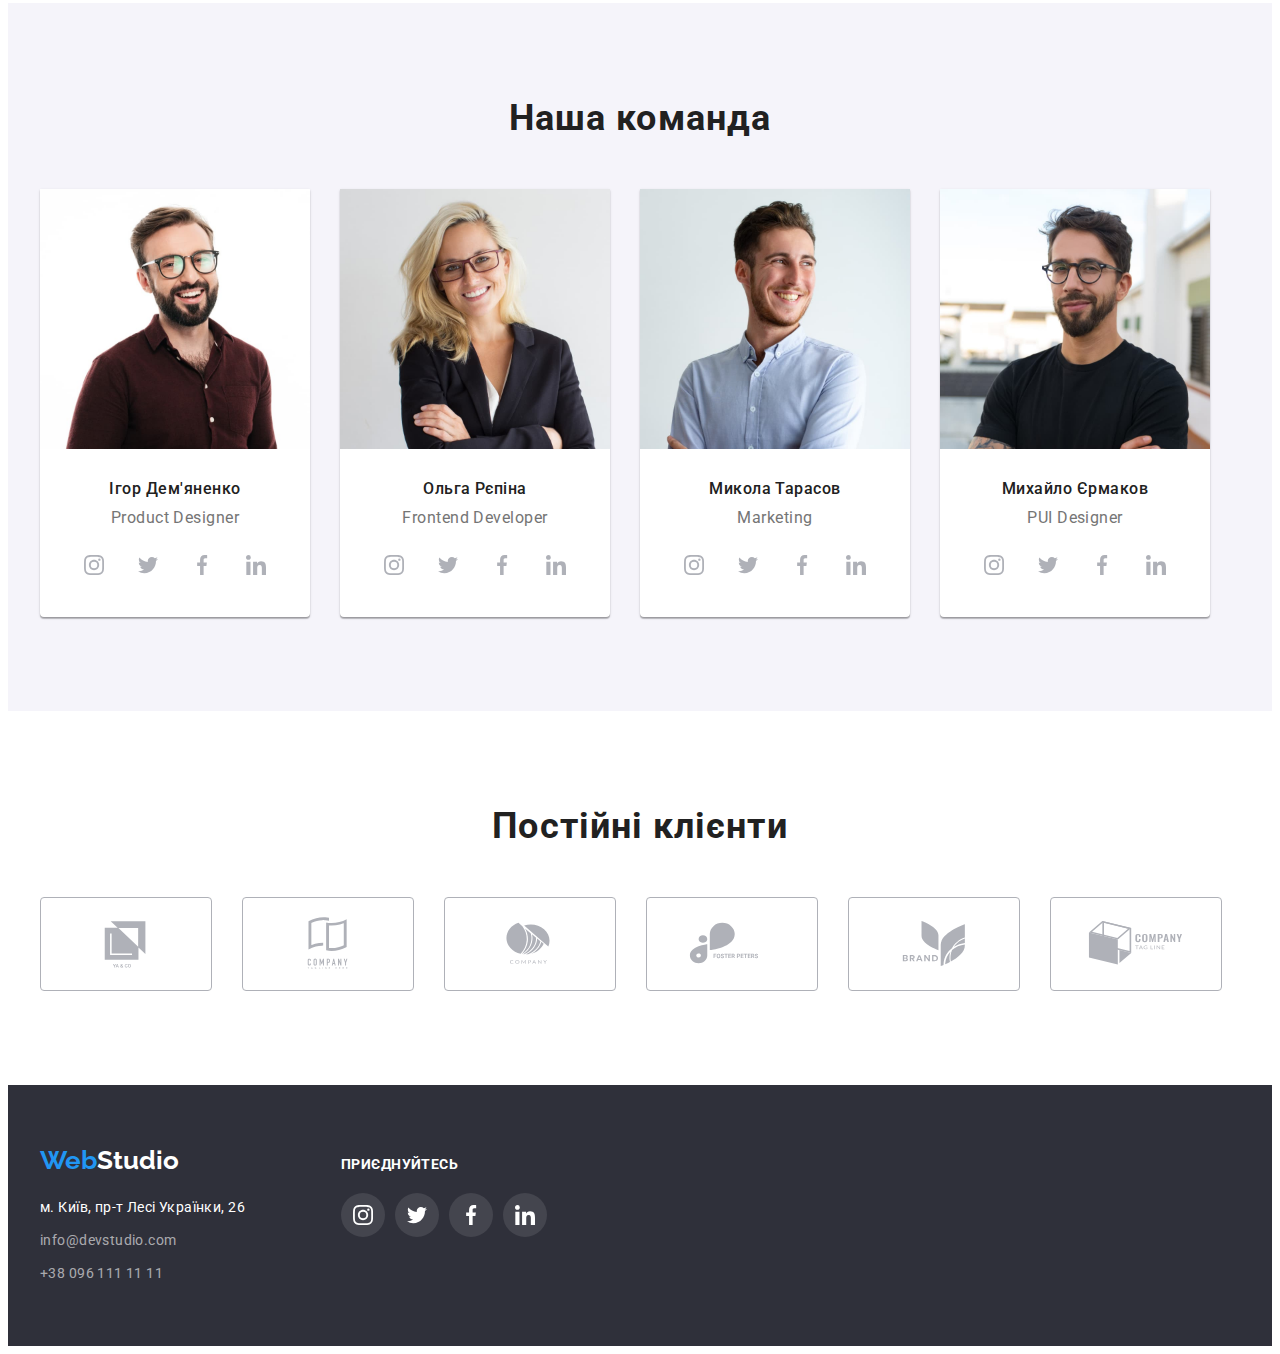
==== commit b24472dd: "ДЗ к сдаче (убрала лишнее)" ====
--- a/index.html
+++ b/index.html
@@ -646,10 +646,3 @@
     <script src="./js/modal.js"></script>
   </body>
 </html>
-
-<svg width="11" height="11" viewBox="0 0 11 11" fill="none" xmlns="http://www.w3.org/2000/svg">
-  <path
-    d="M11 1.10786L9.89214 0L5.5 4.39214L1.10786 0L0 1.10786L4.39214 5.5L0 9.89214L1.10786 11L5.5 6.60786L9.89214 11L11 9.89214L6.60786 5.5L11 1.10786Z"
-    fill="black"
-  />
-</svg>
